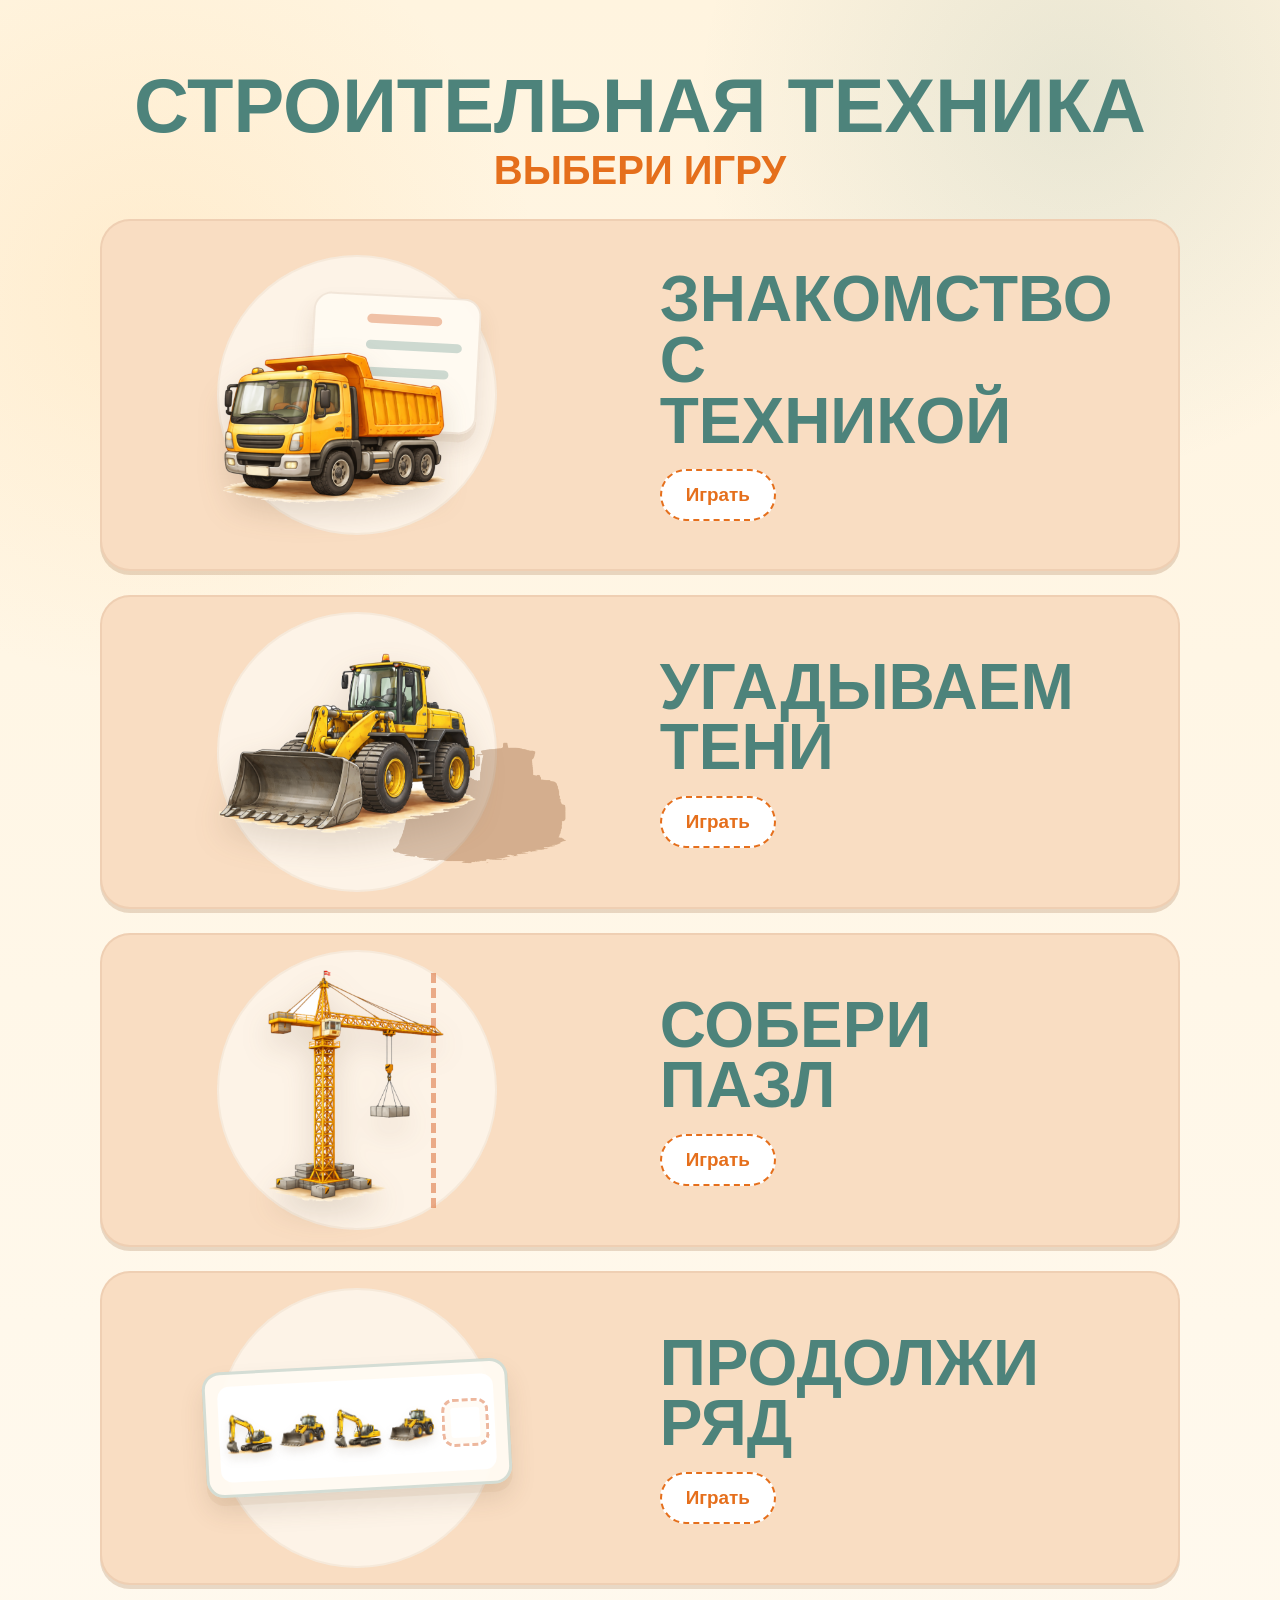
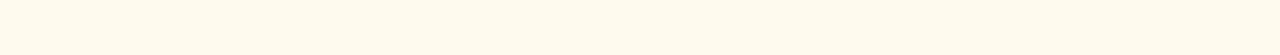
==== index.html @ 6cdf6820 "Обновить заставку и название игры с рядами" ====
<!DOCTYPE html>
<html lang="ru">
<head>
    <meta charset="UTF-8">
    <meta name="viewport" content="width=device-width, initial-scale=1.0">
    <title>Игры</title>
    <link rel="stylesheet" href="theme.css">
    <link rel="stylesheet" href="styles.css">
</head>
<body>
    <main class="games-hub page-shell">
        <header class="hub-header">
            <p class="hub-category">Строительная техника</p>
            <h1 class="theme-title">Выбери игру</h1>
        </header>

        <section class="games-grid" aria-label="Список игр">
            <a class="game-card theme-panel" href="equipment_info_game/index.html">
                <span class="game-preview game-preview-info" aria-hidden="true">
                    <span class="preview-info-sheet">
                        <span></span>
                        <span></span>
                        <span></span>
                        <span></span>
                    </span>
                    <img class="preview-image preview-image-info" src="data/images/самосвал.png" alt="">
                </span>
                <span class="game-info">
                    <span class="game-title">Знакомство с техникой</span>
                    <span class="game-action theme-button">
                        Играть
                    </span>
                </span>
            </a>
            <a class="game-card theme-panel" href="shadows_game/index.html">
                <span class="game-preview" aria-hidden="true">
                    <img class="preview-image" src="data/images/фронтальный_погрузчик.png" alt="">
                    <img class="preview-shadow" src="data/shadows/фронтальный_погрузчик.png" alt="">
                </span>
                <span class="game-info">
                    <span class="game-title">Угадываем тени</span>
                    <span class="game-action theme-button">
                        Играть
                    </span>
                </span>
            </a>
            <a class="game-card theme-panel" href="puzzle_game/index.html">
                <span class="game-preview game-preview-puzzle" aria-hidden="true">
                    <img class="preview-image preview-image-puzzle" src="data/images/башенный_кран.png" alt="">
                    <span class="preview-cut"></span>
                </span>
                <span class="game-info">
                    <span class="game-title">Собери пазл</span>
                    <span class="game-action theme-button">
                        Играть
                    </span>
                </span>
            </a>
            <a class="game-card theme-panel" href="look_at_rows_game/index.html">
                <span class="game-preview game-preview-rows" aria-hidden="true">
                    <span class="preview-pattern-stage">
                        <span class="preview-pattern-row">
                            <img src="data/images/экскаватор.png" alt="">
                            <img src="data/images/фронтальный_погрузчик.png" alt="">
                            <img src="data/images/экскаватор.png" alt="">
                            <img src="data/images/фронтальный_погрузчик.png" alt="">
                            <span class="preview-next-slot"></span>
                        </span>
                    </span>
                </span>
                <span class="game-info">
                    <span class="game-title">Продолжи ряд</span>
                    <span class="game-action theme-button">
                        Играть
                    </span>
                </span>
            </a>
        </section>
    </main>
    <script src="shared/game-sounds.js"></script>
    <script src="game-hub.js"></script>
</body>
</html>
---- theme.css ----
:root {
    --theme-page: #fff4df;
    --theme-page-soft: #fff9ee;
    --theme-panel: #f9ddc2;
    --theme-surface: #fffaf2;
    --theme-surface-strong: #ffffff;
    --theme-ink: #31423c;
    --theme-heading: #4d837b;
    --theme-accent: #d45417;
    --theme-accent-strong: #b94210;
    --theme-success: #5e943f;
    --theme-line: #4d837b;
    --theme-radius: 30px;
    --theme-radius-small: 18px;
    --theme-shadow: 0 4px 0 rgba(160, 111, 70, 0.24);
    --theme-shadow-soft: 0 16px 34px rgba(96, 70, 46, 0.12);
    --theme-focus: 0 0 0 4px rgba(212, 84, 23, 0.16);
    --theme-font: "Trebuchet MS", "Segoe UI", Arial, sans-serif;
}

* {
    box-sizing: border-box;
}

html {
    min-height: 100%;
}

body {
    position: relative;
    min-height: 100vh;
    margin: 0;
    color: var(--theme-ink);
    font-family: var(--theme-font);
    background:
        radial-gradient(circle at 12% 18%, rgba(255, 196, 114, 0.18), transparent 22%),
        radial-gradient(circle at 84% 6%, rgba(77, 131, 123, 0.13), transparent 20%),
        linear-gradient(180deg, var(--theme-page), var(--theme-page-soft));
    overflow-x: hidden;
}

button {
    font: inherit;
}

img {
    max-width: 100%;
}

.page-shell {
    position: relative;
    z-index: 2;
    width: min(var(--page-width, 1120px), calc(100% - 32px));
    margin: 0 auto;
}

.theme-panel {
    border: 2px solid rgba(160, 111, 70, 0.12);
    border-radius: var(--theme-radius);
    background: var(--theme-panel);
    box-shadow: var(--theme-shadow);
}

.theme-surface {
    border: 2px solid rgba(160, 111, 70, 0.12);
    border-radius: var(--theme-radius-small);
    background: var(--theme-surface);
    box-shadow: var(--theme-shadow-soft);
}

.eyebrow {
    margin: 0;
    color: var(--theme-accent);
    font-size: 0.98rem;
    font-weight: 800;
    letter-spacing: 0;
    text-transform: uppercase;
}

.theme-title {
    margin: 0;
    color: var(--theme-heading);
    font-weight: 900;
    letter-spacing: 0;
    text-transform: uppercase;
}

.theme-link {
    color: var(--theme-accent);
    font-weight: 800;
    text-decoration: none;
}

.theme-link:hover,
.theme-link:focus-visible {
    color: var(--theme-accent-strong);
    outline: none;
    text-decoration: underline;
    text-underline-offset: 4px;
}

.theme-button {
    display: inline-flex;
    align-items: center;
    justify-content: center;
    gap: 8px;
    min-height: 46px;
    padding: 10px 18px;
    color: var(--theme-accent);
    border: 0;
    border-radius: 999px;
    background: var(--theme-surface-strong);
    box-shadow: 0 3px 0 rgba(160, 111, 70, 0.18);
    font-size: 1rem;
    font-weight: 900;
    line-height: 1.1;
    text-decoration: none;
}

.theme-button:hover,
.theme-button:focus-visible {
    color: var(--theme-accent-strong);
    outline: none;
    box-shadow:
        var(--theme-focus),
        0 3px 0 rgba(160, 111, 70, 0.18);
}

.theme-icon {
    display: inline-grid;
    flex: 0 0 auto;
    place-items: center;
    width: 26px;
    height: 26px;
    color: var(--theme-surface-strong);
    border-radius: 50%;
    background: var(--theme-accent);
    font-size: 0.9rem;
    line-height: 1;
}

.theme-icon svg {
    width: 15px;
    height: 15px;
    fill: currentColor;
}

.game-shell {
    display: grid;
    grid-auto-rows: max-content;
    align-content: start;
    gap: 14px;
    min-height: 100vh;
    padding: clamp(18px, 3vw, 34px) 0 22px;
}

.game-shell .top-bar {
    display: flex;
    align-items: center;
    justify-content: space-between;
    gap: 20px;
}

.game-shell .title-group {
    display: grid;
    gap: 6px;
}

.game-shell .back-link {
    display: inline-flex;
    align-items: center;
    justify-self: start;
    gap: 9px;
    font-size: 1.1rem;
}

.game-shell .back-link .theme-icon {
    width: 34px;
    height: 34px;
}

.game-shell .back-link .theme-icon svg {
    width: 17px;
    height: 17px;
}

.game-shell .title-group .theme-title {
    max-width: 760px;
    font-size: clamp(2.15rem, 4.8vw, 4.35rem);
    line-height: 0.92;
}

.game-shell .score {
    display: inline-flex;
    align-items: center;
    justify-content: space-between;
    gap: 14px;
    min-width: 172px;
    padding: 12px 18px;
    color: var(--theme-accent);
    font-size: 1.12rem;
    font-weight: 900;
    transform-origin: center;
    transition:
        box-shadow 180ms ease,
        transform 180ms ease;
}

.game-shell .score strong {
    color: var(--theme-heading);
    font-size: 2.25rem;
    line-height: 1;
}

.game-shell .score.is-score-awarded {
    box-shadow:
        0 0 0 8px rgba(94, 148, 63, 0.14),
        var(--theme-shadow-soft);
}

.game-shell .status-panel {
    display: grid;
    place-items: center;
    align-self: start;
    min-height: 58px;
    padding: 13px 18px;
    border: 2px solid rgba(160, 111, 70, 0.12);
    border-radius: var(--theme-radius-small);
    background: var(--theme-surface);
    box-shadow: var(--theme-shadow-soft);
}

.game-shell .status-panel p {
    margin: 0;
    color: var(--theme-accent);
    font-size: clamp(1.12rem, 2vw, 1.45rem);
    font-weight: 900;
    line-height: 1.25;
    text-align: center;
}

@media (max-width: 820px) {
    .page-shell {
        width: min(100% - 22px, var(--page-width, 560px));
    }

    .game-shell {
        gap: 12px;
        padding-top: 18px;
    }

    .game-shell .top-bar {
        align-items: stretch;
        flex-direction: column;
    }

    .game-shell .title-group .theme-title {
        font-size: clamp(2rem, 12vw, 3.25rem);
    }

    .game-shell .score {
        width: 100%;
    }
}
---- styles.css ----
.games-hub {
    --page-width: 1080px;
    display: grid;
    gap: 28px;
    min-height: 100vh;
    align-content: center;
    padding: clamp(36px, 6vw, 70px) 0;
}

.hub-header {
    display: grid;
    justify-items: center;
    gap: 6px;
    text-align: center;
}

.hub-category {
    margin: 0;
    color: var(--theme-heading);
    font-size: clamp(2.35rem, 6.2vw, 4.75rem);
    font-weight: 900;
    line-height: 0.96;
    text-transform: uppercase;
}

.hub-header .theme-title {
    max-width: 720px;
    color: #e56f1c;
    font-size: clamp(1.45rem, 3.4vw, 2.5rem);
    line-height: 1.05;
}

.games-grid {
    display: grid;
    grid-template-columns: 1fr;
    gap: 24px;
}

.game-card {
    position: relative;
    display: grid;
    grid-template-columns: minmax(220px, 0.9fr) minmax(0, 1fr);
    min-height: 310px;
    overflow: hidden;
    color: inherit;
    background: var(--theme-panel);
    cursor: pointer;
    text-decoration: none;
    transition:
        background 160ms ease,
        box-shadow 160ms ease,
        transform 160ms ease;
}

.game-card:hover,
.game-card:focus-visible {
    background: #ffe4ca;
    outline: none;
    box-shadow:
        var(--theme-focus),
        0 8px 0 rgba(160, 111, 70, 0.24);
    transform: translateY(-3px);
}

.game-card:active {
    background: #f4cbb0;
    box-shadow: 0 2px 0 rgba(160, 111, 70, 0.24);
    transform: translateY(1px);
}

.game-preview,
.game-info {
    position: relative;
    z-index: 1;
}

.game-preview {
    display: grid;
    place-items: center;
    min-height: 310px;
    padding: 24px;
}

.game-preview::before {
    position: absolute;
    width: min(80%, 280px);
    aspect-ratio: 1;
    content: "";
    border-radius: 50%;
    background: rgba(255, 250, 242, 0.78);
    box-shadow: inset 0 0 0 2px rgba(160, 111, 70, 0.08);
}

.game-preview img {
    display: block;
    object-fit: contain;
    user-select: none;
}

.preview-shadow {
    position: absolute;
    right: 22px;
    bottom: 38px;
    width: 42%;
    max-height: 128px;
    opacity: 0.34;
}

.preview-image {
    position: relative;
    z-index: 1;
    width: min(78%, 230px);
    max-height: 190px;
    filter: drop-shadow(0 12px 14px rgba(96, 70, 46, 0.16));
    transform: translate(-8px, -8px) scale(1.15);
}

.game-preview-puzzle .preview-image-puzzle {
    width: min(70%, 185px);
    max-height: 230px;
    transform: translate(-6px, -2px) scale(1.08);
}

.preview-info-sheet {
    position: absolute;
    z-index: 1;
    display: grid;
    gap: 9px;
    width: min(58%, 168px);
    min-height: 136px;
    padding: 18px 16px 18px 52px;
    border: 2px solid rgba(160, 111, 70, 0.14);
    border-radius: var(--theme-radius-small);
    background: rgba(255, 250, 242, 0.96);
    box-shadow:
        0 8px 0 rgba(160, 111, 70, 0.08),
        0 14px 22px rgba(96, 70, 46, 0.12);
    transform: translate(38px, -32px) rotate(3deg);
}

.preview-info-sheet span {
    height: 9px;
    border-radius: 999px;
    background: rgba(77, 131, 123, 0.28);
}

.preview-info-sheet span:nth-child(1) {
    width: 78%;
    background: rgba(212, 84, 23, 0.34);
}

.preview-info-sheet span:nth-child(2) {
    width: 100%;
}

.preview-info-sheet span:nth-child(3) {
    width: 88%;
}

.preview-info-sheet span:nth-child(4) {
    width: 64%;
}

.game-preview-info .preview-image-info {
    z-index: 2;
    width: min(76%, 230px);
    max-height: 170px;
    transform: translate(-26px, 34px) scale(1.04);
}

.preview-cut {
    position: absolute;
    z-index: 2;
    width: min(58%, 170px);
    height: 76%;
    border-right: 5px dashed rgba(212, 84, 23, 0.46);
    transform: translateX(-6px);
    pointer-events: none;
}

.preview-pattern-stage {
    position: relative;
    z-index: 1;
    display: grid;
    width: min(96%, 306px);
    padding: 24px 18px;
    border: 3px solid rgba(77, 131, 123, 0.24);
    border-radius: var(--theme-radius-small);
    background: rgba(255, 250, 242, 0.97);
    box-shadow:
        0 8px 0 rgba(160, 111, 70, 0.08),
        0 15px 24px rgba(96, 70, 46, 0.13);
    transform: rotate(-3deg);
}

.preview-pattern-stage::before {
    position: absolute;
    inset: 12px;
    z-index: -1;
    content: "";
    border-radius: calc(var(--theme-radius-small) - 6px);
    background: #ffffff;
}

.preview-pattern-row {
    display: grid;
    grid-template-columns: repeat(5, minmax(0, 1fr));
    align-items: center;
    gap: 7px;
    min-height: 72px;
}

.preview-pattern-row img {
    width: 100%;
    max-height: 62px;
    filter: drop-shadow(0 5px 5px rgba(96, 70, 46, 0.12));
}

.preview-next-slot {
    display: grid;
    place-items: center;
    aspect-ratio: 1;
    border: 3px dashed rgba(212, 84, 23, 0.42);
    border-radius: 12px;
    background: #ffffff;
}

.preview-next-slot {
    box-shadow: inset 0 0 0 6px rgba(255, 250, 242, 0.76);
}

.game-info {
    display: flex;
    flex-direction: column;
    justify-content: center;
    gap: 14px;
    padding: clamp(26px, 4vw, 48px);
}

.game-title {
    max-width: 390px;
    color: var(--theme-heading);
    font-size: clamp(2.2rem, 5vw, 4rem);
    font-weight: 900;
    line-height: 0.95;
    text-transform: uppercase;
    transition: color 160ms ease;
}

.game-action {
    align-self: flex-start;
    margin-top: 4px;
    min-height: 52px;
    padding: 12px 24px;
    color: #e56f1c;
    border: 2px dashed #e56f1c;
    background: var(--theme-surface-strong);
    box-shadow: none;
    font-size: 1.18rem;
    transition:
        background 160ms ease,
        border-color 160ms ease,
        color 160ms ease,
        transform 160ms ease;
}

.game-card:hover .game-title,
.game-card:focus-visible .game-title {
    color: var(--theme-accent);
}

.game-card:hover .game-action,
.game-card:focus-visible .game-action {
    color: var(--theme-heading);
    border-color: var(--theme-heading);
    background: #f4d3bd;
    transform: translateY(-1px);
}

.game-card:active .game-action {
    color: var(--theme-surface-strong);
    border-color: var(--theme-heading);
    background: var(--theme-heading);
    transform: translateY(1px);
}

@media (max-width: 760px) {
    .games-hub {
        min-height: auto;
        align-content: start;
        padding-top: 34px;
    }

    .hub-header {
        justify-items: start;
        text-align: left;
    }

    .hub-header .theme-title {
        font-size: clamp(1.35rem, 7vw, 2.1rem);
    }

    .hub-category {
        font-size: clamp(2rem, 12vw, 3.5rem);
    }

    .game-card {
        grid-template-columns: 1fr;
        min-height: 0;
    }

    .game-preview {
        min-height: 230px;
        padding: 24px 18px 6px;
    }

    .game-info {
        padding: 12px 22px 28px;
    }

    .game-title {
        font-size: clamp(2rem, 10vw, 3rem);
    }
}
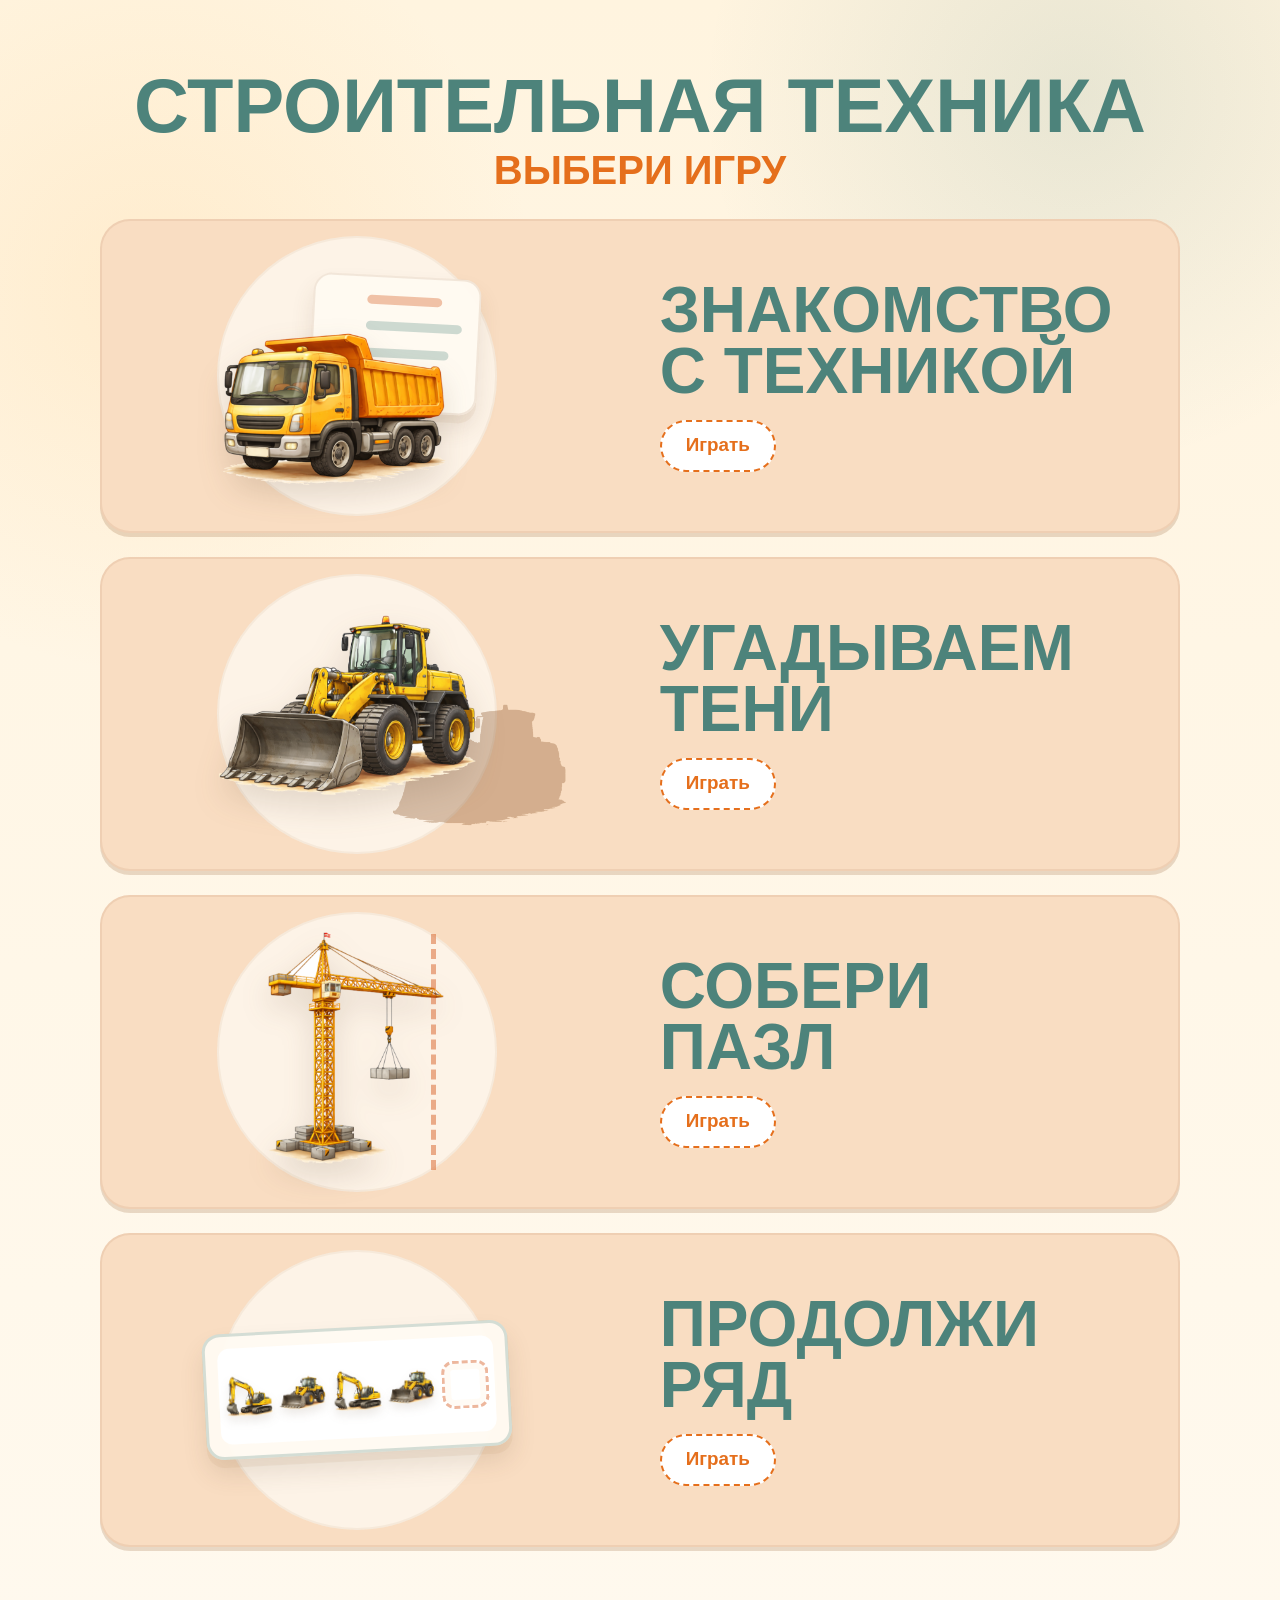
==== commit 658a18f6: "Зафиксировать перенос названия знакомства с техникой" ====
--- a/index.html
+++ b/index.html
@@ -26,7 +26,7 @@
                     <img class="preview-image preview-image-info" src="data/images/самосвал.png" alt="">
                 </span>
                 <span class="game-info">
-                    <span class="game-title">Знакомство с техникой</span>
+                    <span class="game-title game-title-info">Знакомство<br><span class="game-title-nowrap">с техникой</span></span>
                     <span class="game-action theme-button">
                         Играть
                     </span>
--- a/styles.css
+++ b/styles.css
@@ -245,6 +245,16 @@
     line-height: 0.95;
     text-transform: uppercase;
     transition: color 160ms ease;
+}
+
+.game-title-info {
+    display: block;
+    max-width: none;
+}
+
+.game-title-nowrap {
+    display: inline-block;
+    white-space: nowrap;
 }
 
 .game-action {
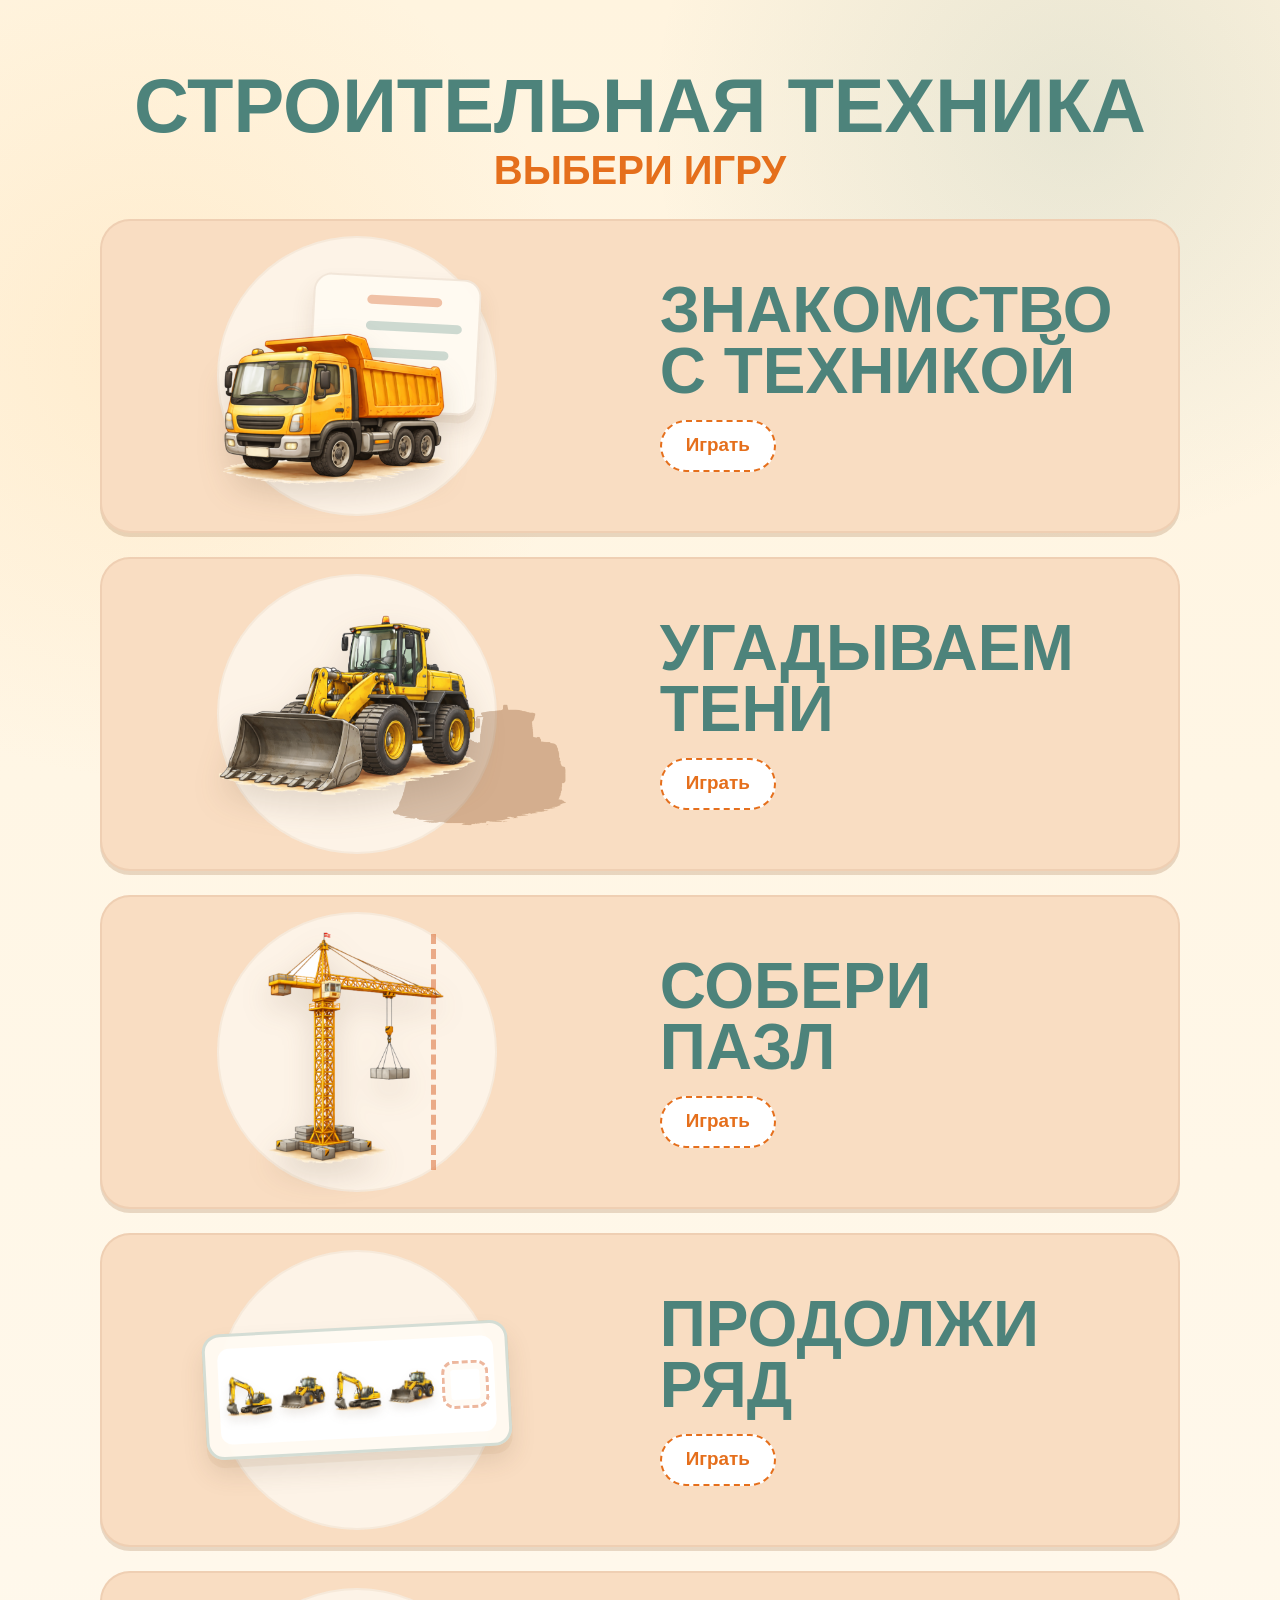
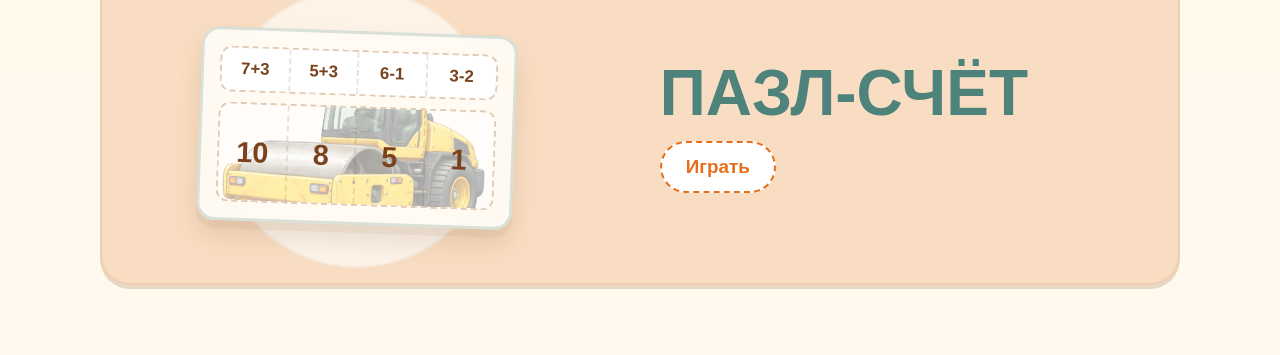
==== commit 62db9064: "Добавить игру пазл-счёт" ====
--- a/index.html
+++ b/index.html
@@ -75,6 +75,31 @@
                     </span>
                 </span>
             </a>
+            <a class="game-card theme-panel" href="count_puzzle_game/index.html">
+                <span class="game-preview game-preview-count" aria-hidden="true">
+                    <span class="preview-count-stage">
+                        <span class="preview-count-examples">
+                            <span>7+3</span>
+                            <span>5+3</span>
+                            <span>6-1</span>
+                            <span>3-2</span>
+                        </span>
+                        <span class="preview-count-puzzle">
+                            <img src="data/images/каток.png" alt="">
+                            <span>10</span>
+                            <span>8</span>
+                            <span>5</span>
+                            <span>1</span>
+                        </span>
+                    </span>
+                </span>
+                <span class="game-info">
+                    <span class="game-title">Пазл-счёт</span>
+                    <span class="game-action theme-button">
+                        Играть
+                    </span>
+                </span>
+            </a>
         </section>
     </main>
     <script src="shared/game-sounds.js"></script>
--- a/styles.css
+++ b/styles.css
@@ -227,6 +227,74 @@
 
 .preview-next-slot {
     box-shadow: inset 0 0 0 6px rgba(255, 250, 242, 0.76);
+}
+
+.preview-count-stage {
+    position: relative;
+    z-index: 1;
+    display: grid;
+    gap: 10px;
+    width: min(94%, 316px);
+    padding: 16px;
+    border: 3px solid rgba(77, 131, 123, 0.22);
+    border-radius: var(--theme-radius-small);
+    background: rgba(255, 250, 242, 0.98);
+    box-shadow:
+        0 8px 0 rgba(160, 111, 70, 0.08),
+        0 15px 24px rgba(96, 70, 46, 0.13);
+    transform: rotate(2deg);
+}
+
+.preview-count-examples,
+.preview-count-puzzle {
+    display: grid;
+    grid-template-columns: repeat(4, minmax(0, 1fr));
+    overflow: hidden;
+    border: 2px dashed rgba(160, 111, 70, 0.34);
+    border-radius: 12px;
+}
+
+.preview-count-examples span,
+.preview-count-puzzle span {
+    display: grid;
+    place-items: center;
+    min-height: 42px;
+    color: #7a421c;
+    border-right: 2px dashed rgba(160, 111, 70, 0.2);
+    font-weight: 900;
+    line-height: 1;
+}
+
+.preview-count-examples span:nth-child(4n),
+.preview-count-puzzle span:nth-child(4n + 1) {
+    border-right: 0;
+}
+
+.preview-count-examples span {
+    background: #ffffff;
+    font-size: 1.05rem;
+}
+
+.preview-count-puzzle {
+    position: relative;
+    min-height: 96px;
+}
+
+.preview-count-puzzle img {
+    position: absolute;
+    inset: 0;
+    width: 100%;
+    height: 100%;
+    opacity: 0.9;
+    object-fit: cover;
+}
+
+.preview-count-puzzle span {
+    position: relative;
+    z-index: 1;
+    min-height: 96px;
+    background: rgba(255, 255, 255, 0.58);
+    font-size: 1.8rem;
 }
 
 .game-info {
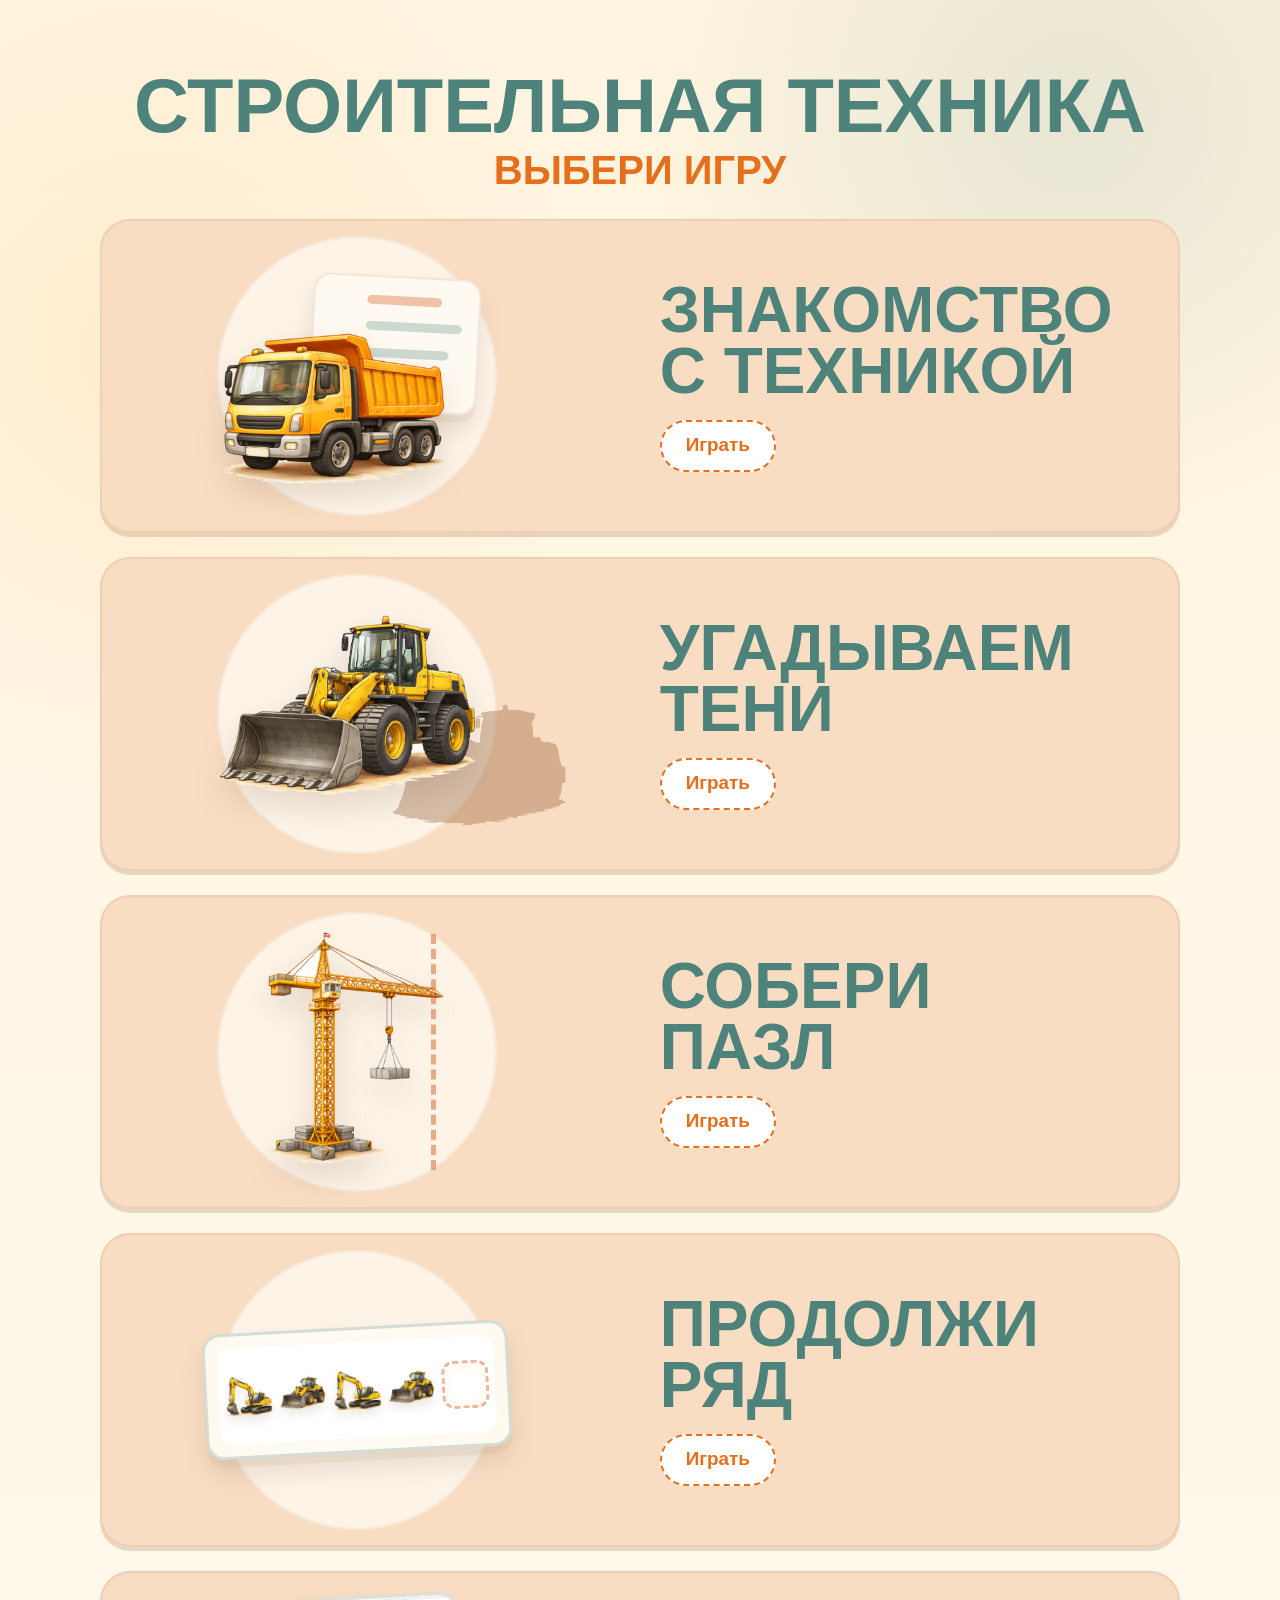
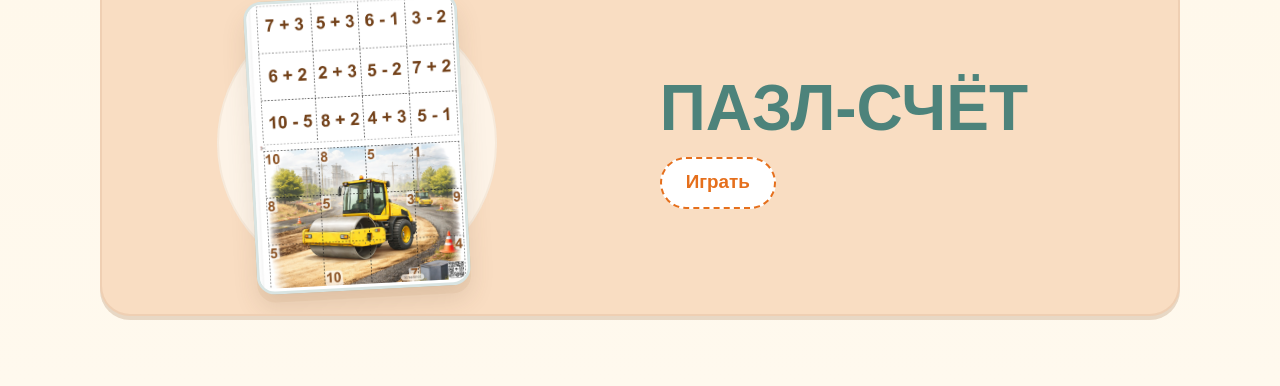
==== commit 4ed39257: "Добавить таймер и обновить заставку пазл-счёта" ====
--- a/index.html
+++ b/index.html
@@ -78,19 +78,11 @@
             <a class="game-card theme-panel" href="count_puzzle_game/index.html">
                 <span class="game-preview game-preview-count" aria-hidden="true">
                     <span class="preview-count-stage">
-                        <span class="preview-count-examples">
-                            <span>7+3</span>
-                            <span>5+3</span>
-                            <span>6-1</span>
-                            <span>3-2</span>
-                        </span>
-                        <span class="preview-count-puzzle">
-                            <img src="data/images/каток.png" alt="">
-                            <span>10</span>
-                            <span>8</span>
-                            <span>5</span>
-                            <span>1</span>
-                        </span>
+                        <img
+                            class="preview-count-cover"
+                            src="data/task_design/пазл_счет.png"
+                            alt=""
+                        >
                     </span>
                 </span>
                 <span class="game-info">
--- a/styles.css
+++ b/styles.css
@@ -233,68 +233,24 @@
     position: relative;
     z-index: 1;
     display: grid;
-    gap: 10px;
-    width: min(94%, 316px);
-    padding: 16px;
+    width: min(74%, 214px);
+    aspect-ratio: 903 / 1235;
+    overflow: hidden;
+    padding: 0;
     border: 3px solid rgba(77, 131, 123, 0.22);
     border-radius: var(--theme-radius-small);
-    background: rgba(255, 250, 242, 0.98);
+    background: #ffffff;
     box-shadow:
         0 8px 0 rgba(160, 111, 70, 0.08),
         0 15px 24px rgba(96, 70, 46, 0.13);
-    transform: rotate(2deg);
-}
-
-.preview-count-examples,
-.preview-count-puzzle {
-    display: grid;
-    grid-template-columns: repeat(4, minmax(0, 1fr));
-    overflow: hidden;
-    border: 2px dashed rgba(160, 111, 70, 0.34);
-    border-radius: 12px;
-}
-
-.preview-count-examples span,
-.preview-count-puzzle span {
-    display: grid;
-    place-items: center;
-    min-height: 42px;
-    color: #7a421c;
-    border-right: 2px dashed rgba(160, 111, 70, 0.2);
-    font-weight: 900;
-    line-height: 1;
-}
-
-.preview-count-examples span:nth-child(4n),
-.preview-count-puzzle span:nth-child(4n + 1) {
-    border-right: 0;
-}
-
-.preview-count-examples span {
-    background: #ffffff;
-    font-size: 1.05rem;
-}
-
-.preview-count-puzzle {
-    position: relative;
-    min-height: 96px;
-}
-
-.preview-count-puzzle img {
-    position: absolute;
-    inset: 0;
+    transform: rotate(-3deg);
+}
+
+.preview-count-cover {
     width: 100%;
     height: 100%;
-    opacity: 0.9;
     object-fit: cover;
-}
-
-.preview-count-puzzle span {
-    position: relative;
-    z-index: 1;
-    min-height: 96px;
-    background: rgba(255, 255, 255, 0.58);
-    font-size: 1.8rem;
+    object-position: center top;
 }
 
 .game-info {
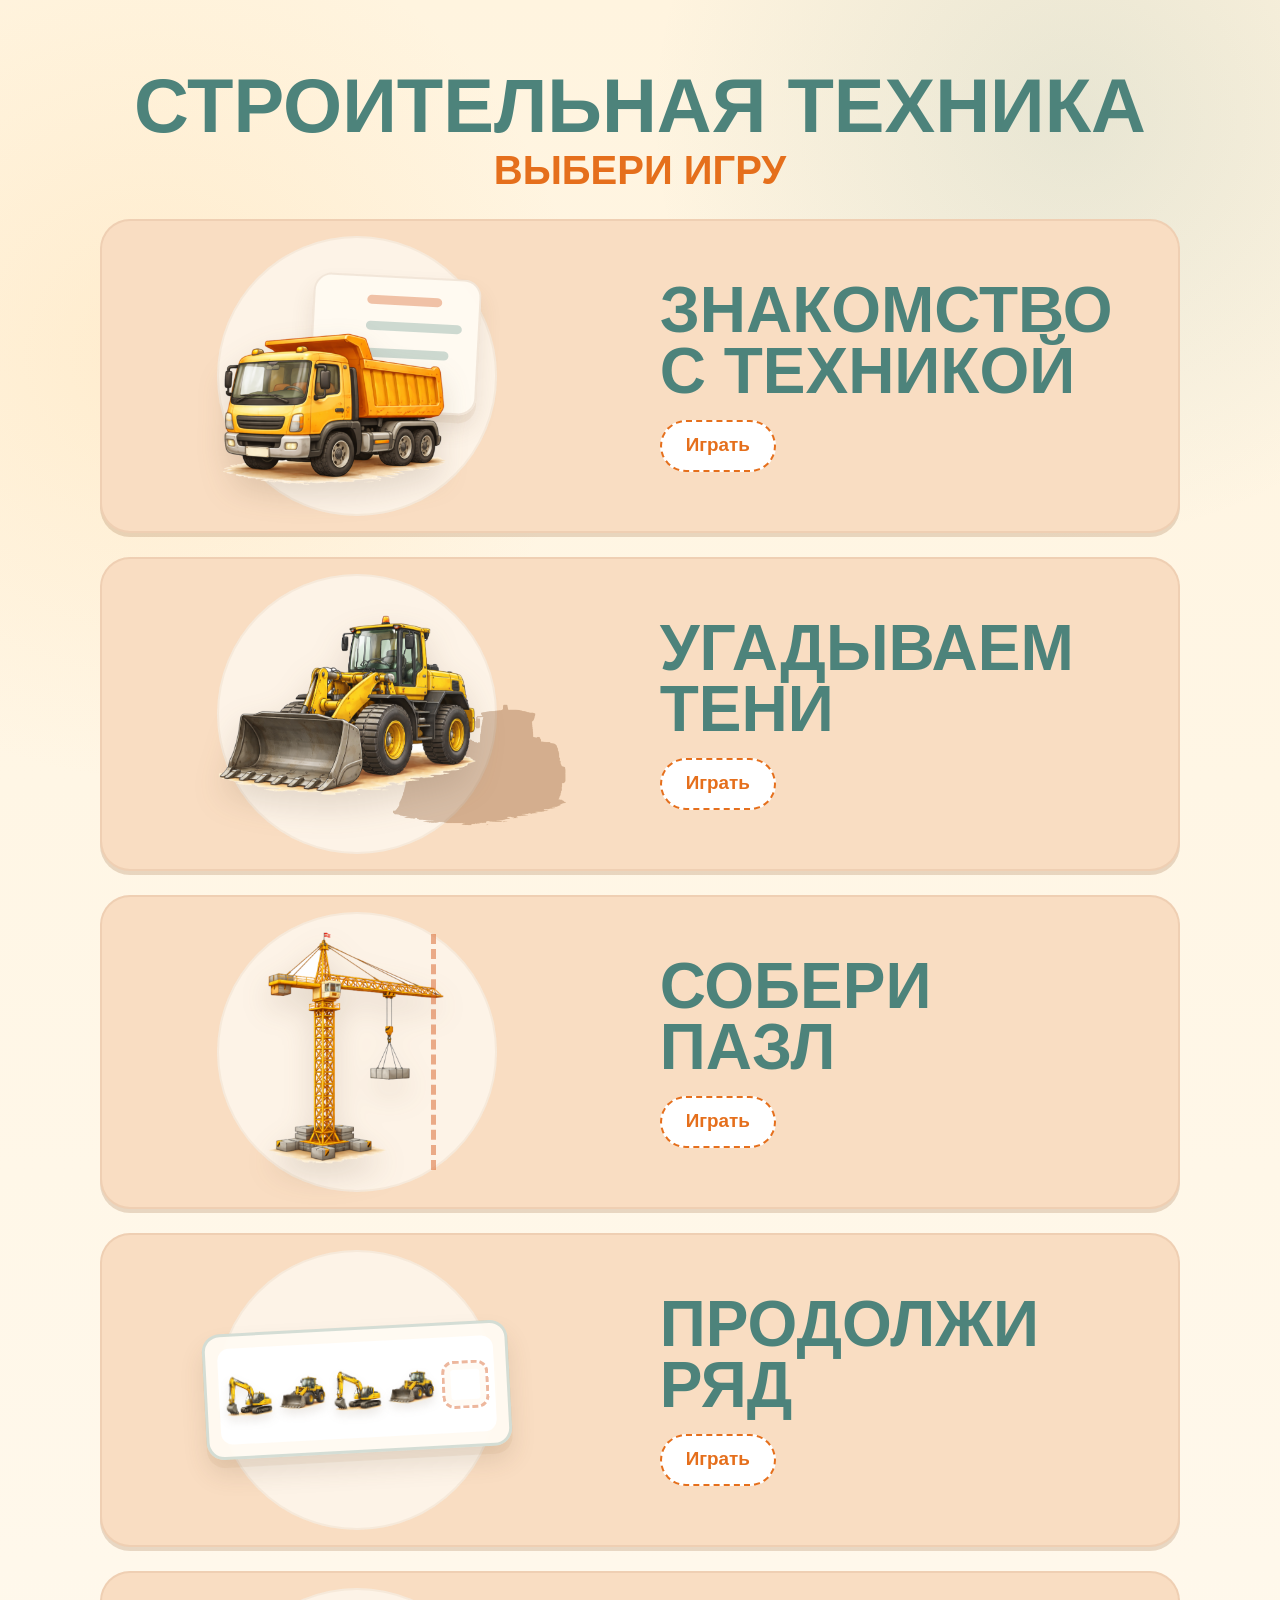
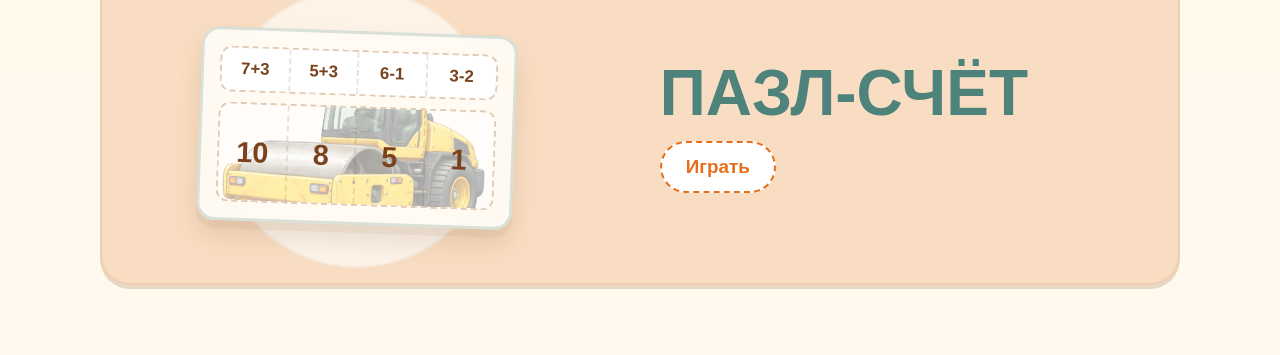
==== commit b0279e83: "Вернуть обложку и отложить старт таймера" ====
--- a/index.html
+++ b/index.html
@@ -78,11 +78,19 @@
             <a class="game-card theme-panel" href="count_puzzle_game/index.html">
                 <span class="game-preview game-preview-count" aria-hidden="true">
                     <span class="preview-count-stage">
-                        <img
-                            class="preview-count-cover"
-                            src="data/task_design/пазл_счет.png"
-                            alt=""
-                        >
+                        <span class="preview-count-examples">
+                            <span>7+3</span>
+                            <span>5+3</span>
+                            <span>6-1</span>
+                            <span>3-2</span>
+                        </span>
+                        <span class="preview-count-puzzle">
+                            <img src="data/images/каток.png" alt="">
+                            <span>10</span>
+                            <span>8</span>
+                            <span>5</span>
+                            <span>1</span>
+                        </span>
                     </span>
                 </span>
                 <span class="game-info">
--- a/styles.css
+++ b/styles.css
@@ -233,24 +233,68 @@
     position: relative;
     z-index: 1;
     display: grid;
-    width: min(74%, 214px);
-    aspect-ratio: 903 / 1235;
-    overflow: hidden;
-    padding: 0;
+    gap: 10px;
+    width: min(94%, 316px);
+    padding: 16px;
     border: 3px solid rgba(77, 131, 123, 0.22);
     border-radius: var(--theme-radius-small);
-    background: #ffffff;
+    background: rgba(255, 250, 242, 0.98);
     box-shadow:
         0 8px 0 rgba(160, 111, 70, 0.08),
         0 15px 24px rgba(96, 70, 46, 0.13);
-    transform: rotate(-3deg);
-}
-
-.preview-count-cover {
+    transform: rotate(2deg);
+}
+
+.preview-count-examples,
+.preview-count-puzzle {
+    display: grid;
+    grid-template-columns: repeat(4, minmax(0, 1fr));
+    overflow: hidden;
+    border: 2px dashed rgba(160, 111, 70, 0.34);
+    border-radius: 12px;
+}
+
+.preview-count-examples span,
+.preview-count-puzzle span {
+    display: grid;
+    place-items: center;
+    min-height: 42px;
+    color: #7a421c;
+    border-right: 2px dashed rgba(160, 111, 70, 0.2);
+    font-weight: 900;
+    line-height: 1;
+}
+
+.preview-count-examples span:nth-child(4n),
+.preview-count-puzzle span:nth-child(4n + 1) {
+    border-right: 0;
+}
+
+.preview-count-examples span {
+    background: #ffffff;
+    font-size: 1.05rem;
+}
+
+.preview-count-puzzle {
+    position: relative;
+    min-height: 96px;
+}
+
+.preview-count-puzzle img {
+    position: absolute;
+    inset: 0;
     width: 100%;
     height: 100%;
+    opacity: 0.9;
     object-fit: cover;
-    object-position: center top;
+}
+
+.preview-count-puzzle span {
+    position: relative;
+    z-index: 1;
+    min-height: 96px;
+    background: rgba(255, 255, 255, 0.58);
+    font-size: 1.8rem;
 }
 
 .game-info {
